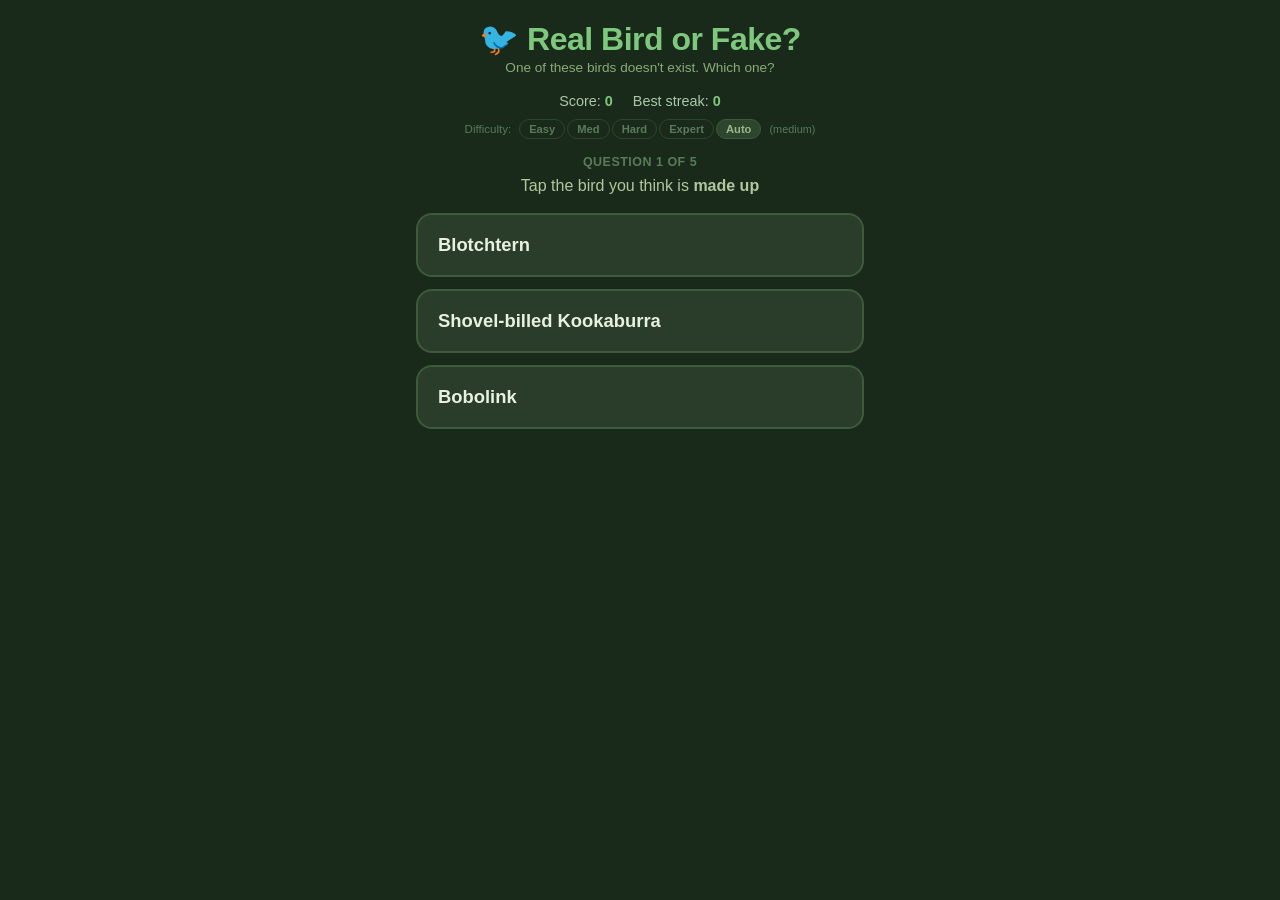
==== index.html @ ae98aa7a "Add 5-round game loop with score screen and difficulty selector - Game now runs 5 questions per roun" ====
<!DOCTYPE html>
<html lang="en">
<head>
  <meta charset="UTF-8">
  <meta name="viewport" content="width=device-width, initial-scale=1.0, maximum-scale=1.0">
  <title>Real Bird or Fake? — Can you spot the made-up bird?</title>
  <meta name="description" content="Three birds. One is fake. Can you spot it? A fun bird trivia guessing game.">
  <meta property="og:title" content="Real Bird or Fake?">
  <meta property="og:description" content="Three birds. One is fake. Can you spot it?">
  <meta property="og:type" content="website">
  <meta property="og:url" content="https://realbirdorfake.com">
  <meta name="twitter:card" content="summary">
  <meta name="twitter:title" content="Real Bird or Fake?">
  <meta name="twitter:description" content="Three birds. One is fake. Can you spot it?">
  <link rel="icon" href="data:image/svg+xml,<svg xmlns='http://www.w3.org/2000/svg' viewBox='0 0 100 100'><text y='.9em' font-size='90'>🐦</text></svg>">
  <link rel="stylesheet" href="styles.css">
</head>
<body>

<header>
  <h1>🐦 Real Bird or Fake?</h1>
  <p class="subtitle">One of these birds doesn't exist. Which one?</p>
</header>

<div class="score-bar">
  <div>Score: <span id="score">0</span></div>
  <div>Best streak: <span id="best-streak">0</span></div>
</div>

<div class="difficulty-bar">
  <span>Difficulty:</span>
  <div class="diff-pills">
    <button class="diff-btn" data-level="easy" onclick="setDifficulty('easy')">Easy</button>
    <button class="diff-btn" data-level="medium" onclick="setDifficulty('medium')">Med</button>
    <button class="diff-btn" data-level="hard" onclick="setDifficulty('hard')">Hard</button>
    <button class="diff-btn" data-level="expert" onclick="setDifficulty('expert')">Expert</button>
    <button class="diff-btn active" data-level="auto" onclick="setDifficulty('auto')">Auto</button>
  </div>
  <span class="adaptive-label" id="adaptive-label">(medium)</span>
</div>

<div id="game-screen">
  <div id="question-progress" class="question-progress">Question 1 of 5</div>
  <p class="question">Tap the bird you think is <strong>made up</strong></p>
  <div class="bird-cards" id="bird-cards"></div>
  <div id="result-panel">
    <div class="result-header" id="result-header"></div>
    <div class="real-birds" id="real-birds-info"></div>
    <div class="streak" id="streak-display"></div>
    <button class="next-btn" id="next-btn" onclick="nextRound()">Next bird →</button>
  </div>
</div>

<div id="end-screen" style="display:none">
  <div class="end-content">
    <h2 id="end-title">Game Over!</h2>
    <div class="end-score-display">
      <span id="final-score">0</span><span class="out-of">/5</span>
    </div>
    <div class="end-difficulty-label">Difficulty: <span id="final-difficulty">Auto</span></div>
    <div class="end-next-section">
      <p class="end-next-label">Play again?</p>
      <div class="diff-pills">
        <button class="diff-btn" data-level="easy" onclick="setDifficultyOnly('easy')">Easy</button>
        <button class="diff-btn" data-level="medium" onclick="setDifficultyOnly('medium')">Med</button>
        <button class="diff-btn" data-level="hard" onclick="setDifficultyOnly('hard')">Hard</button>
        <button class="diff-btn" data-level="expert" onclick="setDifficultyOnly('expert')">Expert</button>
        <button class="diff-btn active" data-level="auto" onclick="setDifficultyOnly('auto')">Auto</button>
      </div>
      <button class="next-btn" onclick="startGame()">Play Again →</button>
    </div>
  </div>
</div>

<script src="birds.js"></script>
<script src="fake-names.js"></script>
<script src="game.js"></script>
</body>
</html>
---- styles.css ----
* { box-sizing: border-box; margin: 0; padding: 0; }

body {
  font-family: -apple-system, BlinkMacSystemFont, 'Segoe UI', sans-serif;
  background: #1a2a1a;
  color: #f0f0e8;
  min-height: 100vh;
  display: flex;
  flex-direction: column;
  align-items: center;
}

header {
  width: 100%;
  text-align: center;
  padding: 20px 16px 8px;
  background: #1a2a1a;
}

h1 {
  font-size: 2rem;
  color: #7ec87e;
  letter-spacing: -0.5px;
}

.subtitle {
  font-size: 0.85rem;
  color: #8aaa7a;
  margin-top: 2px;
}

.score-bar {
  display: flex;
  gap: 20px;
  justify-content: center;
  padding: 10px;
  font-size: 0.9rem;
  color: #aac8aa;
}

.score-bar span { font-weight: bold; color: #7ec87e; }

#game-screen {
  width: 100%;
  max-width: 480px;
  padding: 8px 16px 24px;
  flex: 1;
}

.question {
  text-align: center;
  font-size: 1rem;
  color: #b0c8a0;
  margin: 8px 0 18px;
}

.bird-cards {
  display: flex;
  flex-direction: column;
  gap: 12px;
}

.bird-btn {
  background: #2a3d2a;
  border: 2px solid #3d5a3d;
  border-radius: 16px;
  padding: 18px 20px;
  cursor: pointer;
  text-align: left;
  transition: all 0.15s ease;
  -webkit-tap-highlight-color: transparent;
}

.bird-btn:active { transform: scale(0.97); }

.bird-btn .bird-name {
  font-size: 1.15rem;
  font-weight: 600;
  color: #e8f0e0;
  line-height: 1.3;
}

.bird-btn.correct {
  background: #1a4a2a;
  border-color: #4caf50;
  animation: pulse-green 0.4s ease;
}

.bird-btn.wrong   { background: #4a1a1a; border-color: #e05050; }
.bird-btn.reveal-fake { background: #4a1a1a; border-color: #e05050; }
.bird-btn.reveal-real { background: #1a4a2a; border-color: #4caf50; }
.bird-btn:disabled { cursor: default; }

@keyframes pulse-green {
  0%   { box-shadow: 0 0 0 0 rgba(76,175,80,0.4); }
  70%  { box-shadow: 0 0 0 10px rgba(76,175,80,0); }
  100% { box-shadow: 0 0 0 0 rgba(76,175,80,0); }
}

.result-label {
  font-size: 0.72rem;
  font-weight: 700;
  letter-spacing: 0.05em;
  text-transform: uppercase;
  margin-top: 6px;
}

.label-fake { color: #e05050; }
.label-real { color: #4caf50; }

/* RESULT PANEL */
#result-panel {
  display: none;
  margin-top: 20px;
  background: #2a3d2a;
  border-radius: 16px;
  overflow: hidden;
  border: 1px solid #3d5a3d;
}

.result-header {
  text-align: center;
  padding: 14px;
  font-size: 1.1rem;
  font-weight: 700;
}

.result-header.win  { background: #1a4a2a; color: #7ec87e; }
.result-header.lose { background: #3a1a1a; color: #e07070; }

.real-birds { display: flex; flex-direction: column; }

.real-bird {
  padding: 14px 16px;
  border-top: 1px solid #3d5a3d;
}

.real-bird h3 {
  font-size: 1rem;
  color: #c8e0b8;
  margin-bottom: 10px;
}

.photo-wrap {
  width: 100%;
  border-radius: 10px;
  margin-bottom: 10px;
  background: #1a2a1a;
  min-height: 160px;
  position: relative;
  overflow: hidden;
}

.photo-loading {
  position: absolute;
  inset: 0;
  display: flex;
  align-items: center;
  justify-content: center;
  color: #4a6a4a;
  font-size: 0.8rem;
}

.bird-photo {
  width: 100%;
  display: block;
  border-radius: 10px;
  object-fit: cover;
  opacity: 0;
  transition: opacity 0.35s ease;
}

.bird-photo.loaded { opacity: 1; }

.fun-fact {
  font-size: 0.82rem;
  color: #9ab88a;
  line-height: 1.5;
}

.next-btn {
  display: block;
  width: calc(100% - 32px);
  margin: 16px auto;
  background: #4caf50;
  color: #0a1a0a;
  border: none;
  border-radius: 12px;
  padding: 16px;
  font-size: 1rem;
  font-weight: 700;
  cursor: pointer;
  -webkit-tap-highlight-color: transparent;
}

.next-btn:active { background: #3d9140; }

.streak {
  text-align: center;
  font-size: 0.82rem;
  color: #8aaa7a;
  padding-bottom: 8px;
}

.streak span { color: #f0c060; font-weight: bold; }

.difficulty-bar {
  display: flex;
  align-items: center;
  justify-content: center;
  gap: 8px;
  padding: 0 10px 8px;
  font-size: 0.72rem;
  color: #5a7a5a;
}

.diff-pills {
  display: flex;
  gap: 2px;
}

.diff-btn {
  background: transparent;
  border: 1px solid #2d452d;
  border-radius: 10px;
  padding: 3px 9px;
  font-size: 0.70rem;
  font-weight: 600;
  color: #5a7a5a;
  cursor: pointer;
  -webkit-tap-highlight-color: transparent;
  transition: all 0.15s ease;
}

.diff-btn.active {
  background: #2d452d;
  border-color: #3d5a3d;
  color: #9ab88a;
}

.diff-btn:active { opacity: 0.7; }

.adaptive-label {
  font-size: 0.68rem;
  color: #5a7a5a;
}

.question-progress {
  text-align: center;
  font-size: 0.78rem;
  color: #5a7a5a;
  font-weight: 600;
  letter-spacing: 0.04em;
  text-transform: uppercase;
  margin-bottom: 4px;
}

#end-screen {
  width: 100%;
  max-width: 480px;
  padding: 24px 16px;
  flex: 1;
  display: flex;
  align-items: center;
  justify-content: center;
}

.end-content {
  text-align: center;
  background: #2a3d2a;
  border-radius: 20px;
  border: 1px solid #3d5a3d;
  padding: 32px 24px;
  width: 100%;
}

.end-content h2 {
  font-size: 1.3rem;
  color: #9ab88a;
  margin-bottom: 16px;
}

.end-score-display {
  font-size: 4rem;
  font-weight: 800;
  color: #7ec87e;
  line-height: 1;
  margin-bottom: 8px;
}

.out-of {
  font-size: 2rem;
  color: #4a6a4a;
}

.end-difficulty-label {
  font-size: 0.82rem;
  color: #5a7a5a;
  margin-bottom: 24px;
}

.end-difficulty-label span {
  color: #8aaa7a;
}

.end-next-section {
  border-top: 1px solid #3d5a3d;
  padding-top: 20px;
}

.end-next-label {
  font-size: 0.85rem;
  color: #7a9a7a;
  margin-bottom: 10px;
}

.end-next-section .diff-pills {
  justify-content: center;
  margin-bottom: 16px;
}
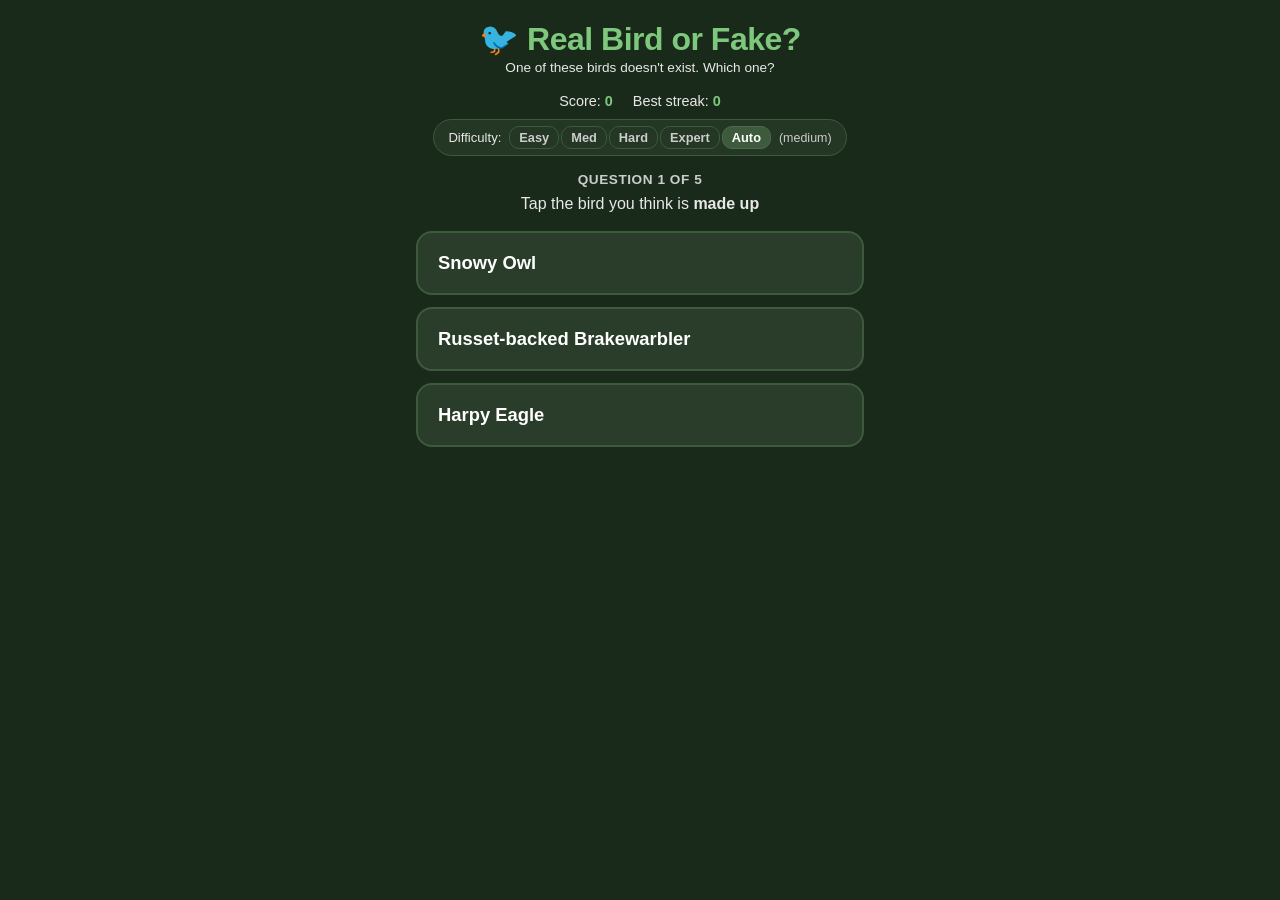
==== commit cf8bad61: "Add Google Analytics" ====
--- a/index.html
+++ b/index.html
@@ -14,6 +14,14 @@
   <meta name="twitter:description" content="Three birds. One is fake. Can you spot it?">
   <link rel="icon" href="data:image/svg+xml,<svg xmlns='http://www.w3.org/2000/svg' viewBox='0 0 100 100'><text y='.9em' font-size='90'>🐦</text></svg>">
   <link rel="stylesheet" href="styles.css">
+  <!-- Google tag (gtag.js) -->
+  <script async src="https://www.googletagmanager.com/gtag/js?id=G-LDF00VVL5N"></script>
+  <script>
+    window.dataLayer = window.dataLayer || [];
+    function gtag(){dataLayer.push(arguments);}
+    gtag('js', new Date());
+    gtag('config', 'G-LDF00VVL5N');
+  </script>
 </head>
 <body>
 
--- a/styles.css
+++ b/styles.css
@@ -25,7 +25,7 @@
 
 .subtitle {
   font-size: 0.85rem;
-  color: #8aaa7a;
+  color: #e8e8e8;
   margin-top: 2px;
 }
 
@@ -35,7 +35,7 @@
   justify-content: center;
   padding: 10px;
   font-size: 0.9rem;
-  color: #aac8aa;
+  color: #e8e8e8;
 }
 
 .score-bar span { font-weight: bold; color: #7ec87e; }
@@ -50,7 +50,7 @@
 .question {
   text-align: center;
   font-size: 1rem;
-  color: #b0c8a0;
+  color: #e8e8e8;
   margin: 8px 0 18px;
 }
 
@@ -76,7 +76,7 @@
 .bird-btn .bird-name {
   font-size: 1.15rem;
   font-weight: 600;
-  color: #e8f0e0;
+  color: #ffffff;
   line-height: 1.3;
 }
 
@@ -98,7 +98,7 @@
 }
 
 .result-label {
-  font-size: 0.72rem;
+  font-size: 0.82rem;
   font-weight: 700;
   letter-spacing: 0.05em;
   text-transform: uppercase;
@@ -137,7 +137,7 @@
 
 .real-bird h3 {
   font-size: 1rem;
-  color: #c8e0b8;
+  color: #ffffff;
   margin-bottom: 10px;
 }
 
@@ -157,7 +157,7 @@
   display: flex;
   align-items: center;
   justify-content: center;
-  color: #4a6a4a;
+  color: #bbbbbb;
   font-size: 0.8rem;
 }
 
@@ -173,8 +173,8 @@
 .bird-photo.loaded { opacity: 1; }
 
 .fun-fact {
-  font-size: 0.82rem;
-  color: #9ab88a;
+  font-size: 0.85rem;
+  color: #e8e8e8;
   line-height: 1.5;
 }
 
@@ -198,7 +198,7 @@
 .streak {
   text-align: center;
   font-size: 0.82rem;
-  color: #8aaa7a;
+  color: #e8e8e8;
   padding-bottom: 8px;
 }
 
@@ -206,12 +206,17 @@
 
 .difficulty-bar {
   display: flex;
+  width: fit-content;
   align-items: center;
   justify-content: center;
   gap: 8px;
-  padding: 0 10px 8px;
-  font-size: 0.72rem;
-  color: #5a7a5a;
+  padding: 6px 14px;
+  margin: 0 auto 8px;
+  font-size: 0.82rem;
+  color: #e8e8e8;
+  background: #243624;
+  border: 1px solid #3d5a3d;
+  border-radius: 20px;
 }
 
 .diff-pills {
@@ -221,34 +226,34 @@
 
 .diff-btn {
   background: transparent;
-  border: 1px solid #2d452d;
+  border: 1px solid #3d5a3d;
   border-radius: 10px;
   padding: 3px 9px;
-  font-size: 0.70rem;
+  font-size: 0.80rem;
   font-weight: 600;
-  color: #5a7a5a;
+  color: #cccccc;
   cursor: pointer;
   -webkit-tap-highlight-color: transparent;
   transition: all 0.15s ease;
 }
 
 .diff-btn.active {
-  background: #2d452d;
-  border-color: #3d5a3d;
-  color: #9ab88a;
+  background: #3d5a3d;
+  border-color: #4d6a4d;
+  color: #ffffff;
 }
 
 .diff-btn:active { opacity: 0.7; }
 
 .adaptive-label {
-  font-size: 0.68rem;
-  color: #5a7a5a;
+  font-size: 0.78rem;
+  color: #cccccc;
 }
 
 .question-progress {
   text-align: center;
-  font-size: 0.78rem;
-  color: #5a7a5a;
+  font-size: 0.85rem;
+  color: #cccccc;
   font-weight: 600;
   letter-spacing: 0.04em;
   text-transform: uppercase;
@@ -276,7 +281,7 @@
 
 .end-content h2 {
   font-size: 1.3rem;
-  color: #9ab88a;
+  color: #e8e8e8;
   margin-bottom: 16px;
 }
 
@@ -290,17 +295,17 @@
 
 .out-of {
   font-size: 2rem;
-  color: #4a6a4a;
+  color: #bbbbbb;
 }
 
 .end-difficulty-label {
   font-size: 0.82rem;
-  color: #5a7a5a;
+  color: #cccccc;
   margin-bottom: 24px;
 }
 
 .end-difficulty-label span {
-  color: #8aaa7a;
+  color: #e8e8e8;
 }
 
 .end-next-section {
@@ -310,7 +315,7 @@
 
 .end-next-label {
   font-size: 0.85rem;
-  color: #7a9a7a;
+  color: #e8e8e8;
   margin-bottom: 10px;
 }
 
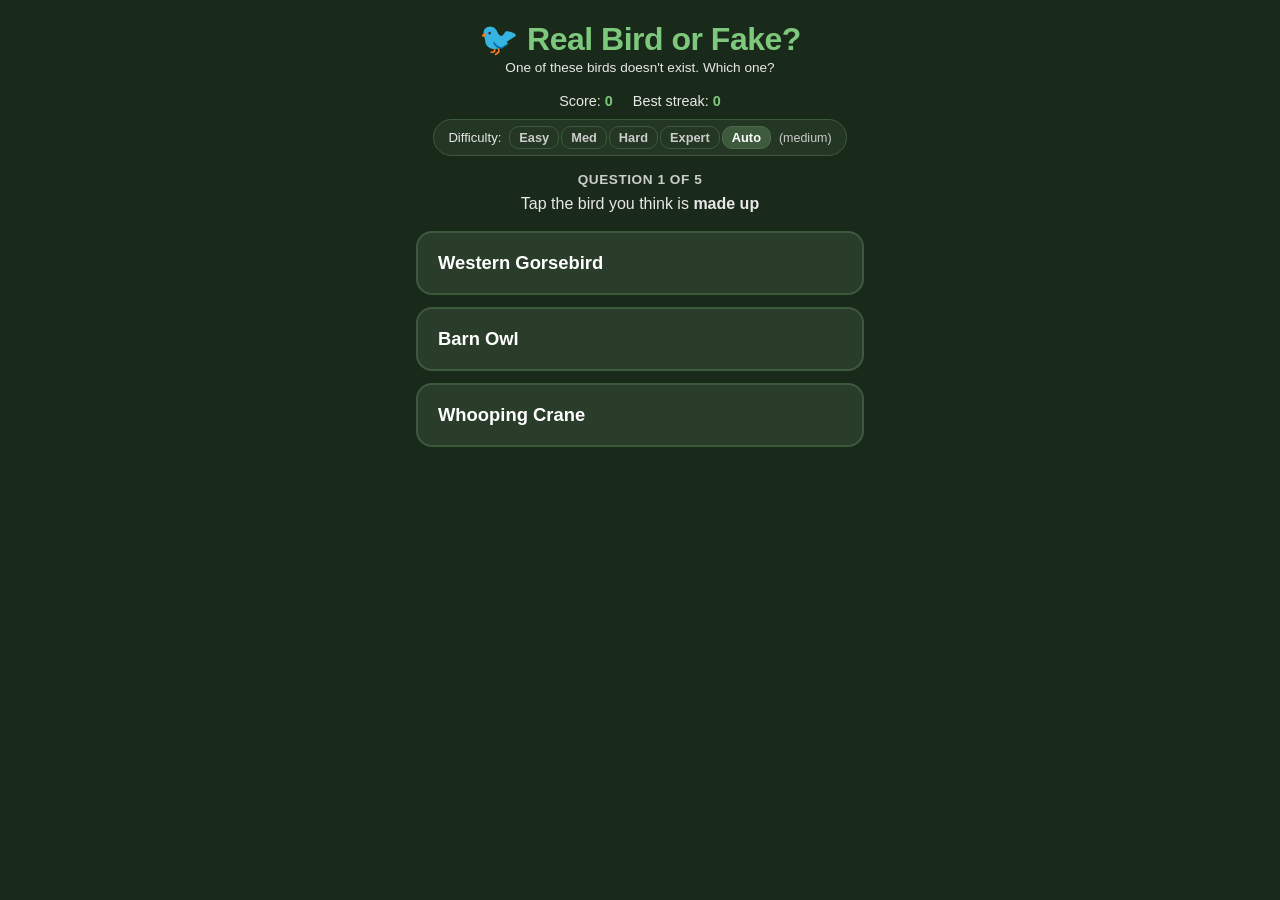
==== commit ececf986: "Expand bird cards in-place, grey fake, bird/robot icons, check/cross on selection, feedback above ca" ====
--- a/index.html
+++ b/index.html
@@ -52,8 +52,6 @@
   <p class="question">Tap the bird you think is <strong>made up</strong></p>
   <div class="bird-cards" id="bird-cards"></div>
   <div id="result-panel">
-    <div class="result-header" id="result-header"></div>
-    <div class="real-birds" id="real-birds-info"></div>
     <div class="streak" id="streak-display"></div>
     <button class="next-btn" id="next-btn" onclick="nextRound()">Next bird →</button>
   </div>
--- a/styles.css
+++ b/styles.css
@@ -86,8 +86,8 @@
   animation: pulse-green 0.4s ease;
 }
 
-.bird-btn.wrong   { background: #4a1a1a; border-color: #e05050; }
-.bird-btn.reveal-fake { background: #4a1a1a; border-color: #e05050; }
+.bird-btn.wrong       { background: #2a2a2a; border-color: #666; }
+.bird-btn.reveal-fake { background: #2a2a2a; border-color: #666; }
 .bird-btn.reveal-real { background: #1a4a2a; border-color: #4caf50; }
 .bird-btn:disabled { cursor: default; }
 
@@ -105,8 +105,27 @@
   margin-top: 6px;
 }
 
-.label-fake { color: #e05050; }
+.label-fake { color: #999; }
 .label-real { color: #4caf50; }
+
+.result-icon {
+  font-size: 2.8rem;
+  font-weight: 900;
+  text-align: center;
+  line-height: 1;
+  padding: 6px 0 2px;
+}
+.correct-icon { color: #4caf50; }
+.wrong-icon   { color: #888; }
+
+.bird-expand {
+  margin-top: 14px;
+  padding-top: 14px;
+  border-top: 1px solid rgba(255,255,255,0.1);
+}
+
+.question.correct { color: #4caf50; font-weight: 600; }
+.question.wrong   { color: #aaa;    font-weight: 600; }
 
 /* RESULT PANEL */
 #result-panel {
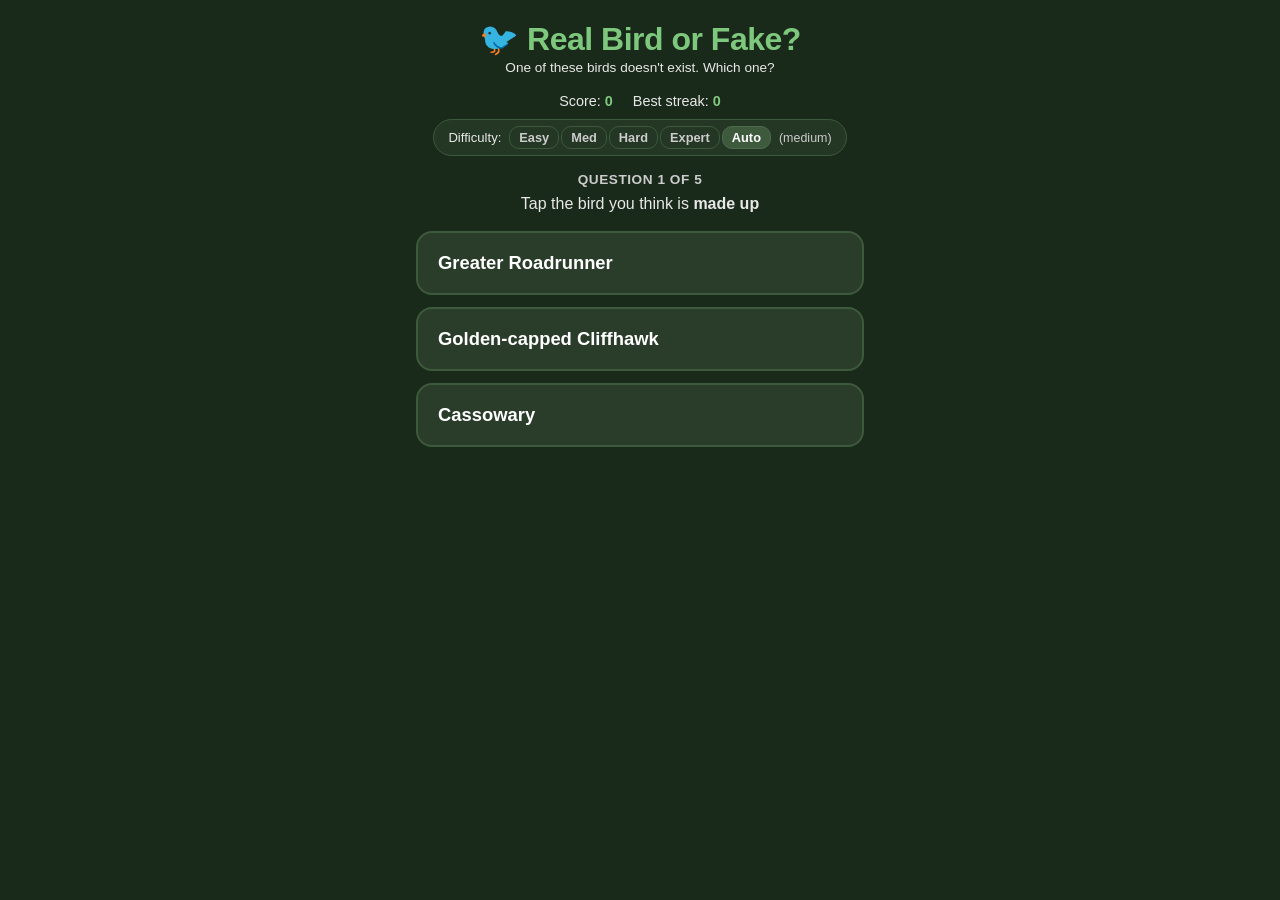
==== commit 2d3a6261: "Move streak display below Next bird button" ====
--- a/index.html
+++ b/index.html
@@ -52,8 +52,8 @@
   <p class="question">Tap the bird you think is <strong>made up</strong></p>
   <div class="bird-cards" id="bird-cards"></div>
   <div id="result-panel">
+    <button class="next-btn" id="next-btn" onclick="nextRound()">Next bird →</button>
     <div class="streak" id="streak-display"></div>
-    <button class="next-btn" id="next-btn" onclick="nextRound()">Next bird →</button>
   </div>
 </div>
 
--- a/styles.css
+++ b/styles.css
@@ -69,6 +69,7 @@
   text-align: left;
   transition: all 0.15s ease;
   -webkit-tap-highlight-color: transparent;
+  position: relative;
 }
 
 .bird-btn:active { transform: scale(0.97); }
@@ -81,24 +82,24 @@
 }
 
 .bird-btn.correct {
-  background: #1a4a2a;
-  border-color: #4caf50;
-  animation: pulse-green 0.4s ease;
+  background: #1a2a4a;
+  border-color: #4a90d9;
+  animation: pulse-blue 0.4s ease;
 }
 
 .bird-btn.wrong       { background: #2a2a2a; border-color: #666; }
 .bird-btn.reveal-fake { background: #2a2a2a; border-color: #666; }
-.bird-btn.reveal-real { background: #1a4a2a; border-color: #4caf50; }
+.bird-btn.reveal-real { background: #1a2a4a; border-color: #4a90d9; }
 .bird-btn:disabled { cursor: default; }
 
-@keyframes pulse-green {
-  0%   { box-shadow: 0 0 0 0 rgba(76,175,80,0.4); }
-  70%  { box-shadow: 0 0 0 10px rgba(76,175,80,0); }
-  100% { box-shadow: 0 0 0 0 rgba(76,175,80,0); }
+@keyframes pulse-blue {
+  0%   { box-shadow: 0 0 0 0 rgba(74,144,217,0.5); }
+  70%  { box-shadow: 0 0 0 10px rgba(74,144,217,0); }
+  100% { box-shadow: 0 0 0 0 rgba(74,144,217,0); }
 }
 
 .result-label {
-  font-size: 0.82rem;
+  font-size: 1.64rem;
   font-weight: 700;
   letter-spacing: 0.05em;
   text-transform: uppercase;
@@ -106,17 +107,26 @@
 }
 
 .label-fake { color: #999; }
-.label-real { color: #4caf50; }
+.label-real { color: #4a90d9; }
 
 .result-icon {
+  position: absolute;
+  top: 14px;
+  right: 16px;
   font-size: 2.8rem;
   font-weight: 900;
-  text-align: center;
   line-height: 1;
-  padding: 6px 0 2px;
 }
 .correct-icon { color: #4caf50; }
-.wrong-icon   { color: #888; }
+.wrong-icon   { color: #e05050; }
+
+.you-picked-label {
+  font-size: 0.78rem;
+  color: #e05050;
+  font-weight: 600;
+  margin-top: 4px;
+  padding-right: 3.5rem;
+}
 
 .bird-expand {
   margin-top: 14px;
@@ -124,8 +134,25 @@
   border-top: 1px solid rgba(255,255,255,0.1);
 }
 
-.question.correct { color: #4caf50; font-weight: 600; }
-.question.wrong   { color: #aaa;    font-weight: 600; }
+.question.correct { color: #4caf50; font-weight: 700; font-size: 1.3rem; }
+.question.wrong   { color: #e05050; font-weight: 700; font-size: 1.3rem; }
+
+@keyframes suspense-pop {
+  0%   { transform: scale(1);    opacity: 0.6; letter-spacing: 0.02em; }
+  20%  { transform: scale(1.18); opacity: 1;   letter-spacing: 0.08em; }
+  50%  { transform: scale(1.12); opacity: 1;   letter-spacing: 0.06em; }
+  70%  { transform: scale(1.18); opacity: 1;   letter-spacing: 0.08em; }
+  100% { transform: scale(1.12); opacity: 1;   letter-spacing: 0.06em; }
+}
+.question.suspense {
+  color: #f0c060;
+  font-style: italic;
+  font-size: 1.5rem;
+  font-weight: 700;
+  text-align: center;
+  display: block;
+  animation: suspense-pop 1s ease-in-out forwards;
+}
 
 /* RESULT PANEL */
 #result-panel {
@@ -218,7 +245,11 @@
   text-align: center;
   font-size: 0.82rem;
   color: #e8e8e8;
-  padding-bottom: 8px;
+  padding-top: 4px;
+}
+
+.streak:not(:empty) {
+  padding-bottom: 16px;
 }
 
 .streak span { color: #f0c060; font-weight: bold; }
@@ -342,3 +373,42 @@
   justify-content: center;
   margin-bottom: 16px;
 }
+
+/* Fake bird AI image */
+.fake-imagine {
+  margin-top: 14px;
+  padding-top: 14px;
+  border-top: 1px solid rgba(255,255,255,0.1);
+}
+
+.imagine-btn {
+  display: block;
+  width: 100%;
+  background: #3a3a3a;
+  border: 1px solid #555;
+  border-radius: 10px;
+  padding: 12px;
+  font-size: 0.9rem;
+  font-weight: 600;
+  color: #e8e8e8;
+  cursor: pointer;
+  -webkit-tap-highlight-color: transparent;
+  transition: background 0.15s ease;
+}
+
+.imagine-btn:active { background: #4a4a4a; }
+
+.imagine-caption {
+  font-size: 0.85rem;
+  color: #cccccc;
+  text-align: center;
+  margin-bottom: 10px;
+}
+
+.fake-bird-reveal .photo-wrap {
+  min-height: 200px;
+}
+
+.fake-bird-reveal .bird-photo {
+  opacity: 1;
+}
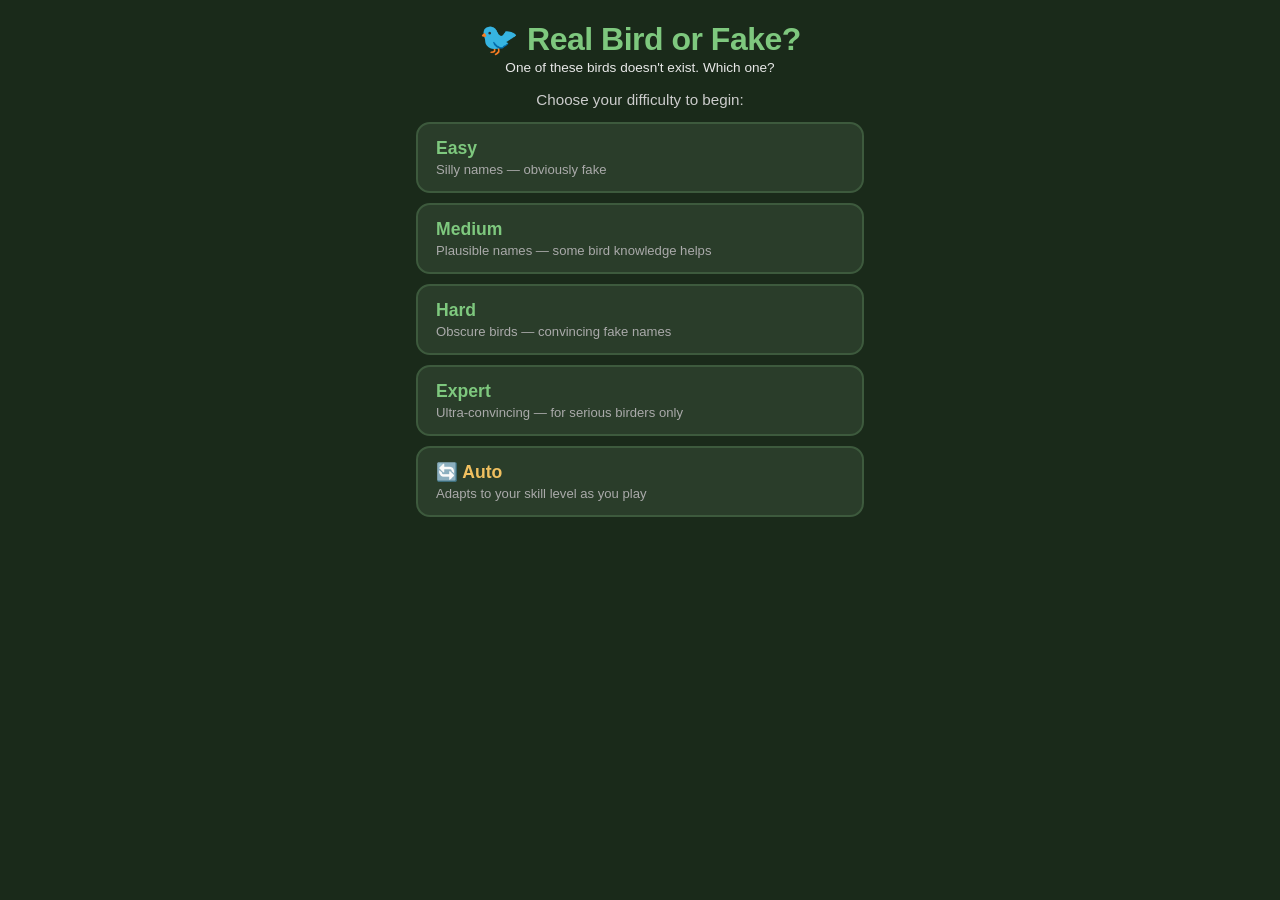
==== commit e61256fb: "Overhaul difficulty UX: welcome screen, adaptive 2-in-a-row, mid-game adjust buttons - Welcome scree" ====
--- a/index.html
+++ b/index.html
@@ -30,30 +30,53 @@
   <p class="subtitle">One of these birds doesn't exist. Which one?</p>
 </header>
 
-<div class="score-bar">
+<div class="score-bar" id="score-bar" style="display:none">
   <div>Score: <span id="score">0</span></div>
   <div>Best streak: <span id="best-streak">0</span></div>
 </div>
 
-<div class="difficulty-bar">
-  <span>Difficulty:</span>
-  <div class="diff-pills">
-    <button class="diff-btn" data-level="easy" onclick="setDifficulty('easy')">Easy</button>
-    <button class="diff-btn" data-level="medium" onclick="setDifficulty('medium')">Med</button>
-    <button class="diff-btn" data-level="hard" onclick="setDifficulty('hard')">Hard</button>
-    <button class="diff-btn" data-level="expert" onclick="setDifficulty('expert')">Expert</button>
-    <button class="diff-btn active" data-level="auto" onclick="setDifficulty('auto')">Auto</button>
+<div id="welcome-screen">
+  <div class="welcome-content">
+    <p class="welcome-prompt">Choose your difficulty to begin:</p>
+    <div class="welcome-diff-grid">
+      <button class="welcome-diff-btn" onclick="pickDifficulty('easy')">
+        <span class="wdb-label">Easy</span>
+        <span class="wdb-desc">Silly names — obviously fake</span>
+      </button>
+      <button class="welcome-diff-btn" onclick="pickDifficulty('medium')">
+        <span class="wdb-label">Medium</span>
+        <span class="wdb-desc">Plausible names — some bird knowledge helps</span>
+      </button>
+      <button class="welcome-diff-btn" onclick="pickDifficulty('hard')">
+        <span class="wdb-label">Hard</span>
+        <span class="wdb-desc">Obscure birds — convincing fake names</span>
+      </button>
+      <button class="welcome-diff-btn" onclick="pickDifficulty('expert')">
+        <span class="wdb-label">Expert</span>
+        <span class="wdb-desc">Ultra-convincing — for serious birders only</span>
+      </button>
+      <button class="welcome-diff-btn welcome-auto" onclick="pickDifficulty('auto')">
+        <span class="wdb-label">🔄 Auto</span>
+        <span class="wdb-desc">Adapts to your skill level as you play</span>
+      </button>
+    </div>
   </div>
-  <span class="adaptive-label" id="adaptive-label">(medium)</span>
 </div>
 
-<div id="game-screen">
-  <div id="question-progress" class="question-progress">Question 1 of 5</div>
+<div id="game-screen" style="display:none">
+  <div class="question-meta">
+    <div id="question-progress" class="question-progress">Question 1 of 6</div>
+    <div class="adaptive-label" id="adaptive-label"></div>
+  </div>
   <p class="question">Tap the bird you think is <strong>made up</strong></p>
   <div class="bird-cards" id="bird-cards"></div>
   <div id="result-panel">
     <button class="next-btn" id="next-btn" onclick="nextRound()">Next bird →</button>
     <div class="streak" id="streak-display"></div>
+  </div>
+  <div class="adjust-difficulty" id="adjust-difficulty">
+    <button class="adjust-btn" id="easier-btn" onclick="adjustDifficulty(-1)">↓ Make it easier</button>
+    <button class="adjust-btn" id="harder-btn" onclick="adjustDifficulty(+1)">↑ Make it harder</button>
   </div>
 </div>
 
@@ -61,9 +84,10 @@
   <div class="end-content">
     <h2 id="end-title">Game Over!</h2>
     <div class="end-score-display">
-      <span id="final-score">0</span><span class="out-of">/5</span>
+      <span id="final-score">0</span><span class="out-of">/6</span>
     </div>
     <div class="end-difficulty-label">Difficulty: <span id="final-difficulty">Auto</span></div>
+    <div class="auto-ready-msg" id="auto-ready-msg" style="display:none"></div>
     <div class="end-next-section">
       <p class="end-next-label">Play again?</p>
       <div class="diff-pills">
@@ -78,6 +102,8 @@
   </div>
 </div>
 
+<div id="toast" class="toast"></div>
+
 <script src="birds.js"></script>
 <script src="fake-names.js"></script>
 <script src="game.js"></script>
--- a/styles.css
+++ b/styles.css
@@ -254,21 +254,124 @@
 
 .streak span { color: #f0c060; font-weight: bold; }
 
-.difficulty-bar {
-  display: flex;
-  width: fit-content;
+/* ── Welcome screen ────────────────────────────────────────────────────────── */
+#welcome-screen {
+  width: 100%;
+  max-width: 480px;
+  padding: 8px 16px 24px;
+  flex: 1;
+  display: flex;
+  flex-direction: column;
+}
+
+.welcome-content {
+  text-align: center;
+}
+
+.welcome-prompt {
+  font-size: 0.95rem;
+  color: #cccccc;
+  margin-bottom: 14px;
+  font-weight: 500;
+}
+
+.welcome-diff-grid {
+  display: flex;
+  flex-direction: column;
+  gap: 10px;
+}
+
+.welcome-diff-btn {
+  background: #2a3d2a;
+  border: 2px solid #3d5a3d;
+  border-radius: 14px;
+  padding: 14px 18px;
+  cursor: pointer;
+  text-align: left;
+  display: flex;
+  flex-direction: column;
+  gap: 3px;
+  transition: all 0.15s ease;
+  -webkit-tap-highlight-color: transparent;
+  width: 100%;
+}
+
+.welcome-diff-btn:active {
+  transform: scale(0.98);
+  background: #3d5a3d;
+}
+
+.wdb-label {
+  font-size: 1.1rem;
+  font-weight: 700;
+  color: #7ec87e;
+}
+
+.wdb-desc {
+  font-size: 0.82rem;
+  color: #aaaaaa;
+}
+
+.welcome-auto .wdb-label { color: #f0c060; }
+
+/* ── Question meta (progress + adaptive label) ─────────────────────────────── */
+.question-meta {
+  display: flex;
   align-items: center;
   justify-content: center;
   gap: 8px;
-  padding: 6px 14px;
-  margin: 0 auto 8px;
-  font-size: 0.82rem;
-  color: #e8e8e8;
-  background: #243624;
-  border: 1px solid #3d5a3d;
-  border-radius: 20px;
-}
-
+  margin-bottom: 4px;
+}
+
+.question-progress {
+  text-align: center;
+  font-size: 0.85rem;
+  color: #cccccc;
+  font-weight: 600;
+  letter-spacing: 0.04em;
+  text-transform: uppercase;
+}
+
+.adaptive-label {
+  font-size: 0.78rem;
+  color: #f0c060;
+  font-weight: 600;
+}
+
+/* ── Mid-game difficulty adjust buttons ────────────────────────────────────── */
+.adjust-difficulty {
+  display: flex;
+  justify-content: center;
+  gap: 24px;
+  padding: 14px 0 4px;
+}
+
+.adjust-btn {
+  background: transparent;
+  border: none;
+  color: #666;
+  font-size: 0.78rem;
+  cursor: pointer;
+  padding: 4px 8px;
+  -webkit-tap-highlight-color: transparent;
+  transition: color 0.15s;
+}
+
+.adjust-btn:hover, .adjust-btn:active { color: #999; }
+
+/* ── End screen auto-ready message ─────────────────────────────────────────── */
+.auto-ready-msg {
+  font-size: 0.9rem;
+  font-weight: 700;
+  color: #f0c060;
+  margin: 0 0 16px;
+  padding: 8px 12px;
+  background: rgba(240,192,96,0.1);
+  border-radius: 10px;
+  border: 1px solid rgba(240,192,96,0.3);
+}
+
+/* ── Difficulty pills (end screen play-again) ──────────────────────────────── */
 .diff-pills {
   display: flex;
   gap: 2px;
@@ -295,20 +398,27 @@
 
 .diff-btn:active { opacity: 0.7; }
 
-.adaptive-label {
-  font-size: 0.78rem;
-  color: #cccccc;
-}
-
-.question-progress {
-  text-align: center;
-  font-size: 0.85rem;
-  color: #cccccc;
-  font-weight: 600;
-  letter-spacing: 0.04em;
-  text-transform: uppercase;
-  margin-bottom: 4px;
-}
+/* ── Toast notification ─────────────────────────────────────────────────────── */
+.toast {
+  position: fixed;
+  top: 50%;
+  left: 50%;
+  transform: translate(-50%, -50%);
+  background: rgba(30, 60, 30, 0.97);
+  border: 1px solid #4d7a4d;
+  color: #7ec87e;
+  padding: 14px 28px;
+  border-radius: 14px;
+  font-size: 1.05rem;
+  font-weight: 700;
+  z-index: 1000;
+  opacity: 0;
+  transition: opacity 0.25s ease;
+  pointer-events: none;
+  text-align: center;
+}
+
+.toast.show { opacity: 1; }
 
 #end-screen {
   width: 100%;
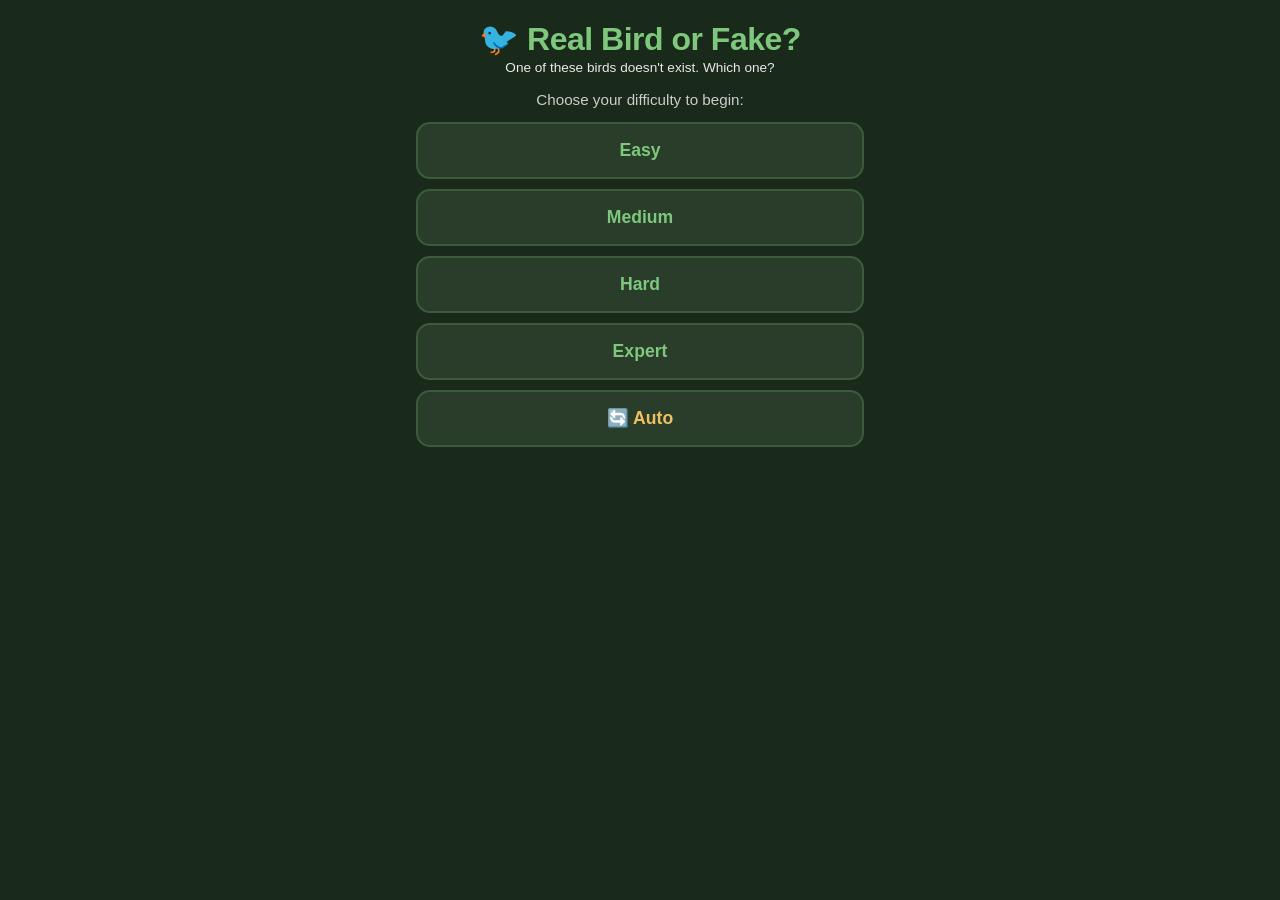
==== commit 5e5cfa94: "Rename adjust buttons, increase visibility; remove difficulty descriptions https://claude.ai/code/se" ====
--- a/index.html
+++ b/index.html
@@ -41,23 +41,18 @@
     <div class="welcome-diff-grid">
       <button class="welcome-diff-btn" onclick="pickDifficulty('easy')">
         <span class="wdb-label">Easy</span>
-        <span class="wdb-desc">Silly names — obviously fake</span>
       </button>
       <button class="welcome-diff-btn" onclick="pickDifficulty('medium')">
         <span class="wdb-label">Medium</span>
-        <span class="wdb-desc">Plausible names — some bird knowledge helps</span>
       </button>
       <button class="welcome-diff-btn" onclick="pickDifficulty('hard')">
         <span class="wdb-label">Hard</span>
-        <span class="wdb-desc">Obscure birds — convincing fake names</span>
       </button>
       <button class="welcome-diff-btn" onclick="pickDifficulty('expert')">
         <span class="wdb-label">Expert</span>
-        <span class="wdb-desc">Ultra-convincing — for serious birders only</span>
       </button>
       <button class="welcome-diff-btn welcome-auto" onclick="pickDifficulty('auto')">
         <span class="wdb-label">🔄 Auto</span>
-        <span class="wdb-desc">Adapts to your skill level as you play</span>
       </button>
     </div>
   </div>
@@ -75,8 +70,8 @@
     <div class="streak" id="streak-display"></div>
   </div>
   <div class="adjust-difficulty" id="adjust-difficulty">
-    <button class="adjust-btn" id="easier-btn" onclick="adjustDifficulty(-1)">↓ Make it easier</button>
-    <button class="adjust-btn" id="harder-btn" onclick="adjustDifficulty(+1)">↑ Make it harder</button>
+    <button class="adjust-btn" id="easier-btn" onclick="adjustDifficulty(-1)">↓ Restart easier</button>
+    <button class="adjust-btn" id="harder-btn" onclick="adjustDifficulty(+1)">↑ Restart harder</button>
   </div>
 </div>
 
--- a/styles.css
+++ b/styles.css
@@ -285,12 +285,9 @@
   background: #2a3d2a;
   border: 2px solid #3d5a3d;
   border-radius: 14px;
-  padding: 14px 18px;
+  padding: 16px 20px;
   cursor: pointer;
-  text-align: left;
-  display: flex;
-  flex-direction: column;
-  gap: 3px;
+  text-align: center;
   transition: all 0.15s ease;
   -webkit-tap-highlight-color: transparent;
   width: 100%;
@@ -348,16 +345,18 @@
 
 .adjust-btn {
   background: transparent;
-  border: none;
-  color: #666;
-  font-size: 0.78rem;
+  border: 1px solid #3d5a3d;
+  border-radius: 8px;
+  color: #999;
+  font-size: 0.82rem;
+  font-weight: 600;
   cursor: pointer;
-  padding: 4px 8px;
+  padding: 6px 14px;
   -webkit-tap-highlight-color: transparent;
-  transition: color 0.15s;
-}
-
-.adjust-btn:hover, .adjust-btn:active { color: #999; }
+  transition: all 0.15s;
+}
+
+.adjust-btn:hover, .adjust-btn:active { color: #ccc; border-color: #5a7a5a; }
 
 /* ── End screen auto-ready message ─────────────────────────────────────────── */
 .auto-ready-msg {
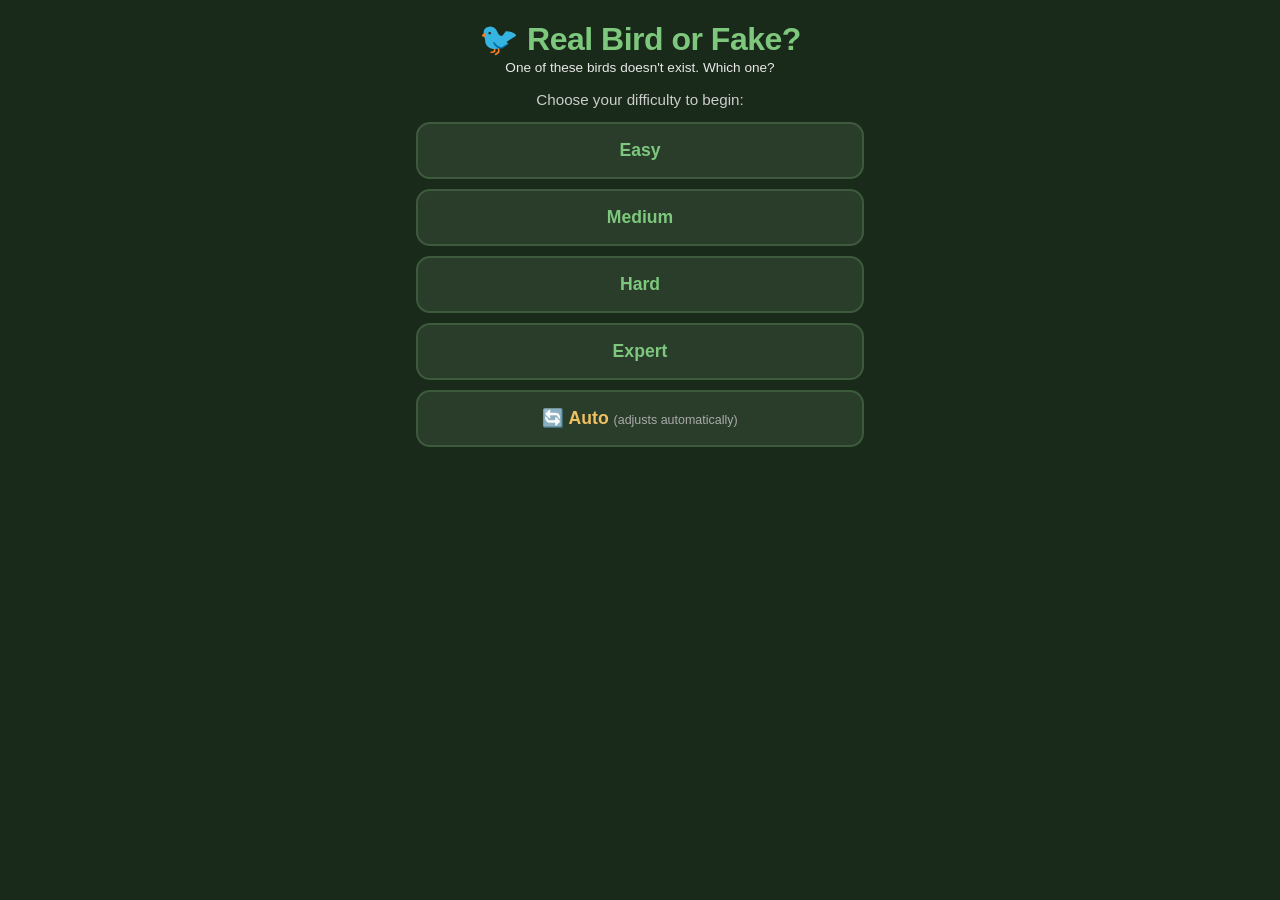
==== commit 8dc3c54a: "Add '(adjusts automatically)' note to Auto difficulty button https://claude.ai/code/session_016Nh6X6" ====
--- a/index.html
+++ b/index.html
@@ -52,7 +52,7 @@
         <span class="wdb-label">Expert</span>
       </button>
       <button class="welcome-diff-btn welcome-auto" onclick="pickDifficulty('auto')">
-        <span class="wdb-label">🔄 Auto</span>
+        <span class="wdb-label">🔄 Auto <span class="wdb-auto-note">(adjusts automatically)</span></span>
       </button>
     </div>
   </div>
--- a/styles.css
+++ b/styles.css
@@ -310,6 +310,7 @@
 }
 
 .welcome-auto .wdb-label { color: #f0c060; }
+.wdb-auto-note { font-size: 0.78rem; font-weight: 400; color: #aaaaaa; }
 
 /* ── Question meta (progress + adaptive label) ─────────────────────────────── */
 .question-meta {
@@ -452,6 +453,15 @@
   margin-bottom: 8px;
 }
 
+@keyframes score-glow {
+  0%, 100% { text-shadow: none; }
+  50%       { text-shadow: 0 0 24px rgba(126,200,126,0.9), 0 0 48px rgba(126,200,126,0.4); }
+}
+
+.end-score-display.perfect {
+  animation: score-glow 0.8s ease-in-out 4;
+}
+
 .out-of {
   font-size: 2rem;
   color: #bbbbbb;
@@ -493,19 +503,19 @@
 .imagine-btn {
   display: block;
   width: 100%;
-  background: #3a3a3a;
-  border: 1px solid #555;
+  background: rgba(240,192,96,0.08);
+  border: 1px solid rgba(240,192,96,0.4);
   border-radius: 10px;
   padding: 12px;
   font-size: 0.9rem;
   font-weight: 600;
-  color: #e8e8e8;
+  color: #f0c060;
   cursor: pointer;
   -webkit-tap-highlight-color: transparent;
   transition: background 0.15s ease;
 }
 
-.imagine-btn:active { background: #4a4a4a; }
+.imagine-btn:active { background: rgba(240,192,96,0.16); }
 
 .imagine-caption {
   font-size: 0.85rem;
